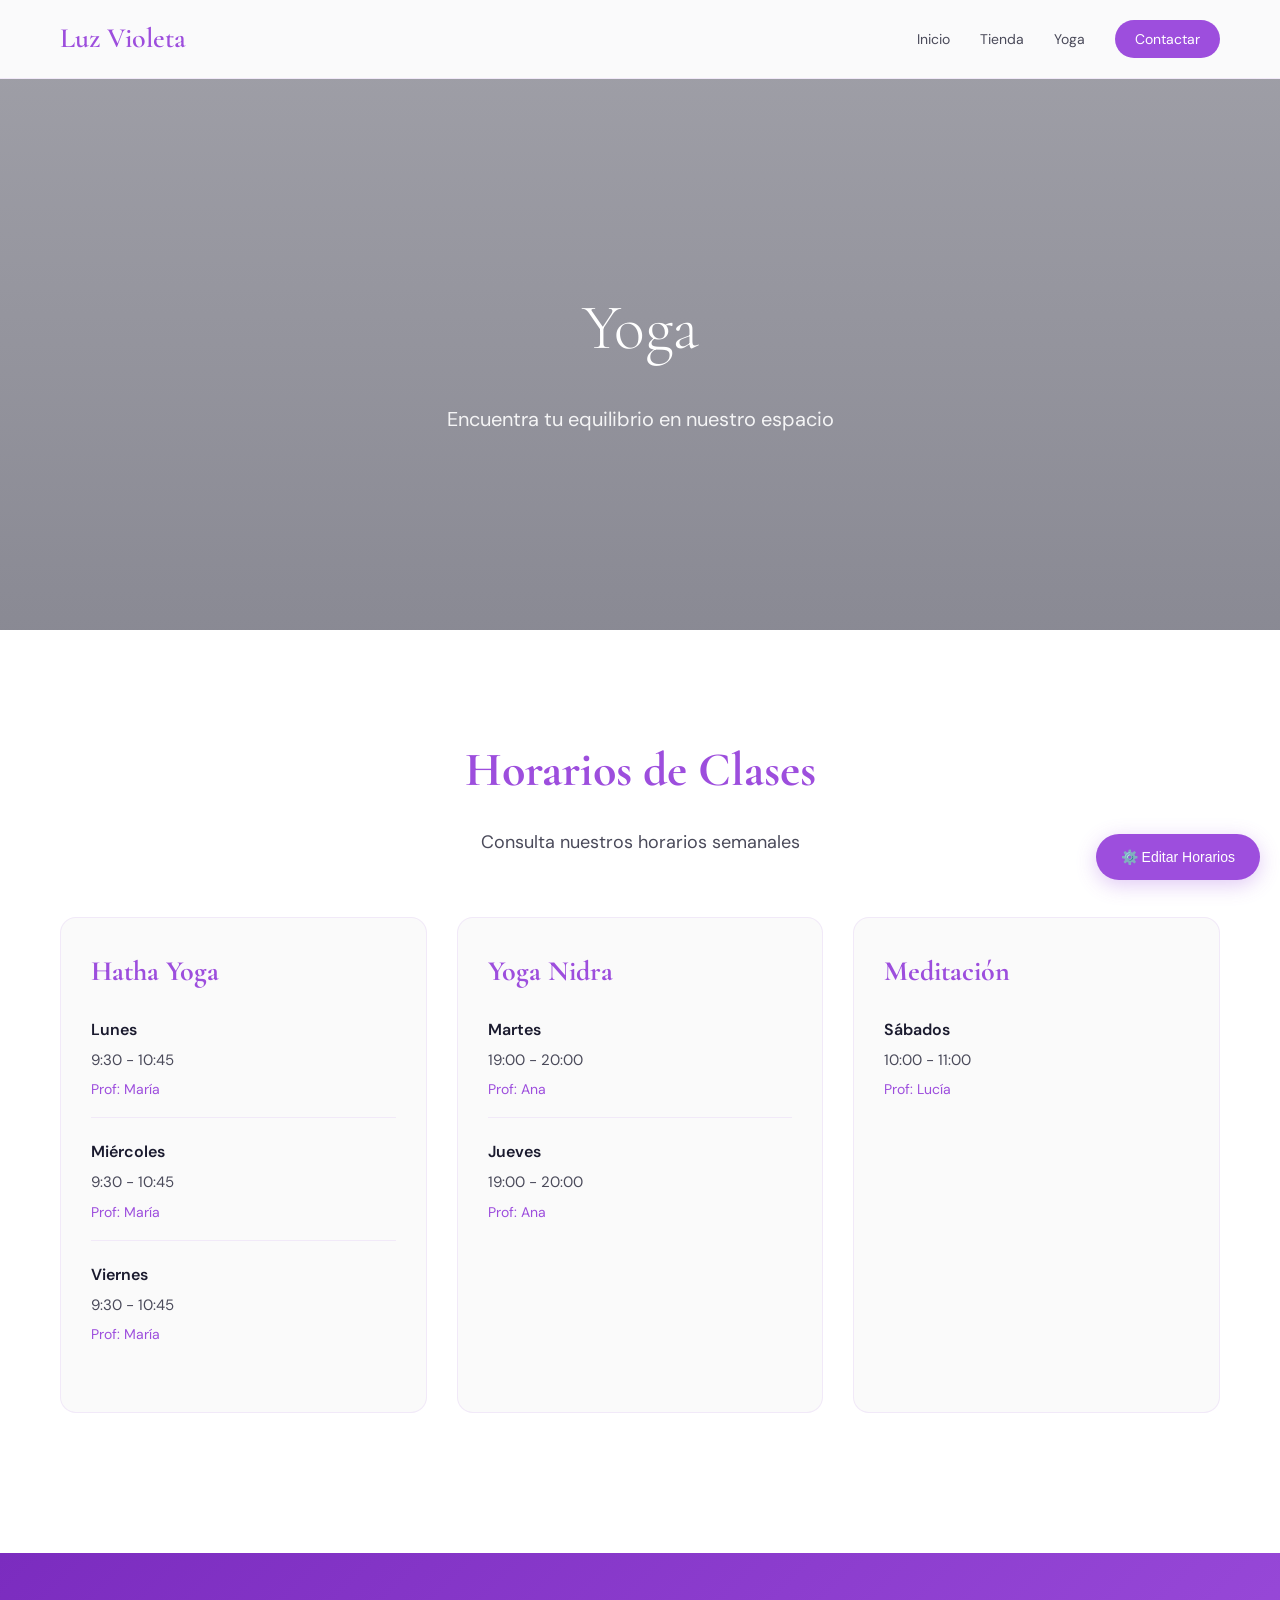
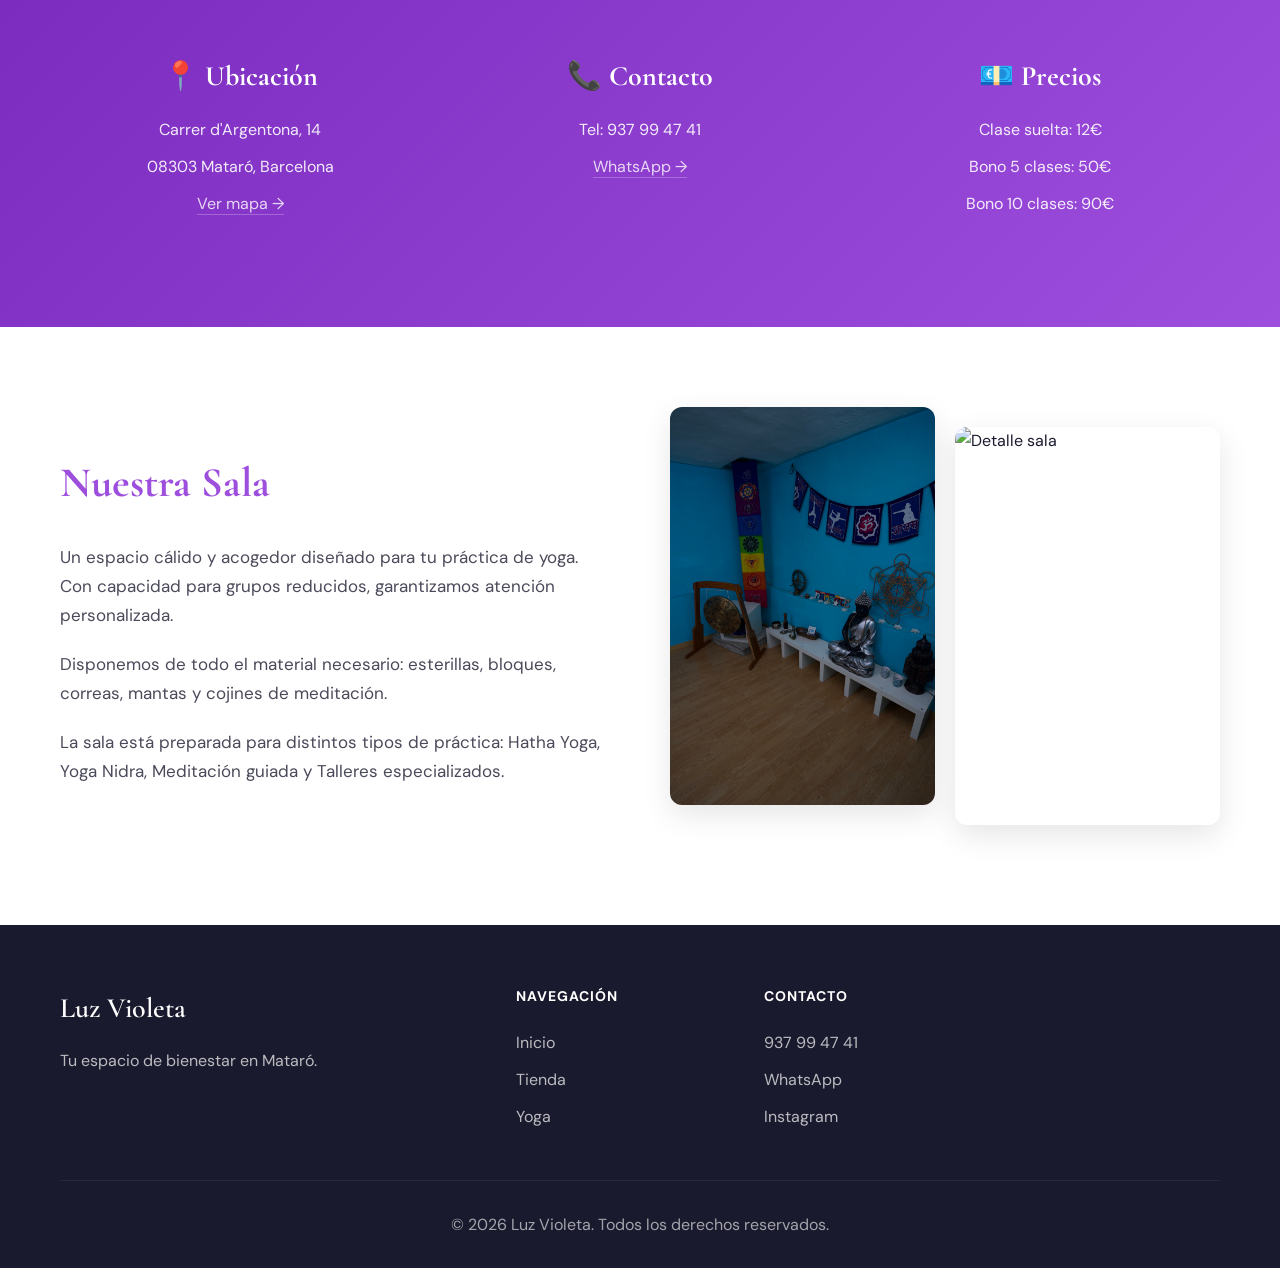
==== yoga.html @ 625dc374 "Reorganizacion: secciones por categorias, nueva pagina yoga con sistema de horarios editable" ====
<!DOCTYPE html>
<html lang="es">
<head>
    <meta charset="UTF-8">
    <meta name="viewport" content="width=device-width, initial-scale=1.0">
    <title>Yoga - Luz Violeta</title>
    <link rel="preconnect" href="https://fonts.googleapis.com">
    <link href="https://fonts.googleapis.com/css2?family=Cormorant+Garamond:wght@300;400;600&family=DM+Sans:wght@400;500&display=swap" rel="stylesheet">
    <style>
        * { margin: 0; padding: 0; box-sizing: border-box; }
        :root {
            --violeta: #9d4edd;
            --violeta-oscuro: #7b2cbf;
            --blanco: #fafafa;
            --gris: #4a4a5a;
            --negro: #1a1a2e;
        }
        body {
            font-family: 'DM Sans', sans-serif;
            background: var(--blanco);
            color: var(--negro);
            line-height: 1.7;
        }
        .container { max-width: 1200px; margin: 0 auto; padding: 0 20px; }
        
        /* Header */
        header {
            background: rgba(255,255,255,0.95);
            backdrop-filter: blur(10px);
            position: fixed;
            width: 100%;
            z-index: 1000;
            border-bottom: 1px solid rgba(157,78,221,0.1);
        }
        .navbar {
            display: flex;
            justify-content: space-between;
            align-items: center;
            padding: 15px 0;
        }
        .logo {
            font-family: 'Cormorant Garamond', serif;
            font-size: 28px;
            font-weight: 600;
            color: var(--violeta);
            text-decoration: none;
        }
        .nav-links {
            display: flex;
            list-style: none;
            gap: 30px;
        }
        .nav-links a {
            color: var(--gris);
            text-decoration: none;
            font-size: 14px;
            transition: color 0.3s;
        }
        .nav-links a:hover { color: var(--violeta); }
        .nav-links a.cta-btn {
            background: var(--violeta);
            color: white !important;
            padding: 10px 20px;
            border-radius: 25px;
        }
        
        /* Hero */
        .hero {
            height: 70vh;
            background: linear-gradient(rgba(26,26,46,0.4), rgba(26,26,46,0.5)), url('img/salayogaclose.jpg');
            background-size: cover;
            background-position: center;
            display: flex;
            align-items: center;
            justify-content: center;
            text-align: center;
            color: white;
            padding-top: 80px;
        }
        .hero h1 {
            font-family: 'Cormorant Garamond', serif;
            font-size: 64px;
            font-weight: 300;
            margin-bottom: 20px;
        }
        .hero p { font-size: 20px; opacity: 0.9; }
        
        /* Horarios Section */
        .horarios {
            padding: 100px 0;
            background: white;
        }
        .section-header {
            text-align: center;
            margin-bottom: 60px;
        }
        .section-header h2 {
            font-family: 'Cormorant Garamond', serif;
            font-size: 48px;
            color: var(--violeta);
            margin-bottom: 15px;
        }
        .section-header p { color: var(--gris); font-size: 18px; }
        
        .horario-grid {
            display: grid;
            grid-template-columns: repeat(auto-fit, minmax(300px, 1fr));
            gap: 30px;
            margin-bottom: 40px;
        }
        .horario-card {
            background: var(--blanco);
            border-radius: 16px;
            padding: 30px;
            border: 1px solid rgba(157,78,221,0.1);
            transition: transform 0.3s;
        }
        .horario-card:hover {
            transform: translateY(-5px);
            box-shadow: 0 10px 40px rgba(157,78,221,0.15);
        }
        .horario-card h3 {
            font-family: 'Cormorant Garamond', serif;
            font-size: 28px;
            color: var(--violeta);
            margin-bottom: 20px;
        }
        .horario-dia {
            margin-bottom: 20px;
            padding-bottom: 15px;
            border-bottom: 1px solid rgba(157,78,221,0.1);
        }
        .horario-dia:last-child { border-bottom: none; }
        .dia-nombre {
            font-weight: 600;
            color: var(--negro);
            margin-bottom: 5px;
        }
        .dia-hora {
            color: var(--gris);
            font-size: 15px;
        }
        .profesor {
            font-size: 14px;
            color: var(--violeta);
            margin-top: 5px;
        }
        
        /* Info Cards */
        .info-section {
            padding: 100px 0;
            background: linear-gradient(135deg, var(--violeta-oscuro), var(--violeta));
            color: white;
        }
        .info-grid {
            display: grid;
            grid-template-columns: repeat(3, 1fr);
            gap: 40px;
        }
        .info-card {
            text-align: center;
        }
        .info-card h3 {
            font-family: 'Cormorant Garamond', serif;
            font-size: 28px;
            margin-bottom: 15px;
        }
        .info-card p { opacity: 0.9; margin-bottom: 10px; }
        .info-card a {
            color: white;
            opacity: 0.8;
            text-decoration: none;
            border-bottom: 1px solid rgba(255,255,255,0.3);
            transition: opacity 0.3s;
        }
        .info-card a:hover { opacity: 1; }
        
        /* Sala */
        .sala {
            padding: 100px 0;
            background: white;
        }
        .sala-content {
            display: grid;
            grid-template-columns: 1fr 1fr;
            gap: 60px;
            align-items: center;
        }
        .sala-text h2 {
            font-family: 'Cormorant Garamond', serif;
            font-size: 42px;
            color: var(--violeta);
            margin-bottom: 25px;
        }
        .sala-text p {
            color: var(--gris);
            margin-bottom: 20px;
            font-size: 17px;
        }
        .sala-images {
            display: grid;
            grid-template-columns: 1fr 1fr;
            gap: 20px;
        }
        .sala-images img {
            width: 100%;
            border-radius: 12px;
            box-shadow: 0 10px 30px rgba(0,0,0,0.1);
        }
        .sala-images img:first-child { transform: translateY(-20px); }
        
        /* Admin Panel */
        .admin-panel {
            position: fixed;
            bottom: 20px;
            right: 20px;
            z-index: 999;
        }
        .admin-btn {
            background: var(--violeta);
            color: white;
            border: none;
            padding: 15px 25px;
            border-radius: 30px;
            cursor: pointer;
            font-size: 14px;
            box-shadow: 0 5px 20px rgba(157,78,221,0.3);
            transition: all 0.3s;
        }
        .admin-btn:hover {
            background: var(--violeta-oscuro);
            transform: scale(1.05);
        }
        .modal {
            display: none;
            position: fixed;
            top: 0;
            left: 0;
            width: 100%;
            height: 100%;
            background: rgba(0,0,0,0.8);
            z-index: 1001;
            align-items: center;
            justify-content: center;
        }
        .modal.active { display: flex; }
        .modal-content {
            background: white;
            padding: 40px;
            border-radius: 20px;
            max-width: 600px;
            width: 90%;
            max-height: 80vh;
            overflow-y: auto;
        }
        .modal-header {
            display: flex;
            justify-content: space-between;
            align-items: center;
            margin-bottom: 30px;
        }
        .modal-header h3 {
            font-family: 'Cormorant Garamond', serif;
            font-size: 28px;
            color: var(--violeta);
        }
        .close-btn {
            background: none;
            border: none;
            font-size: 28px;
            cursor: pointer;
            color: var(--gris);
        }
        .form-group {
            margin-bottom: 20px;
        }
        .form-group label {
            display: block;
            margin-bottom: 8px;
            font-weight: 500;
            color: var(--negro);
        }
        .form-group input, .form-group textarea, .form-group select {
            width: 100%;
            padding: 12px;
            border: 1px solid rgba(157,78,221,0.2);
            border-radius: 8px;
            font-size: 15px;
            font-family: inherit;
        }
        .clase-input {
            display: grid;
            grid-template-columns: 1fr 1fr 1fr auto;
            gap: 10px;
            margin-bottom: 10px;
            align-items: center;
        }
        .btn {
            background: var(--violeta);
            color: white;
            border: none;
            padding: 12px 24px;
            border-radius: 8px;
            cursor: pointer;
            font-size: 15px;
            margin-top: 10px;
        }
        .btn:hover { background: var(--violeta-oscuro); }
        .btn-secondary {
            background: var(--gris);
            margin-left: 10px;
        }
        .btn-danger {
            background: #e74c3c;
            padding: 8px 15px;
        }
        
        /* Footer */
        footer {
            background: var(--negro);
            color: white;
            padding: 60px 0 30px;
        }
        .footer-content {
            display: grid;
            grid-template-columns: 2fr 1fr 1fr 1fr;
            gap: 40px;
            margin-bottom: 40px;
        }
        .footer-brand .logo {
            color: white;
            display: inline-block;
            margin-bottom: 15px;
        }
        .footer-brand p { opacity: 0.7; }
        .footer-section h4 {
            font-size: 14px;
            text-transform: uppercase;
            letter-spacing: 1px;
            margin-bottom: 20px;
        }
        .footer-section ul { list-style: none; }
        .footer-section li { margin-bottom: 10px; }
        .footer-section a {
            color: rgba(255,255,255,0.7);
            text-decoration: none;
            transition: color 0.3s;
        }
        .footer-section a:hover { color: white; }
        .footer-bottom {
            border-top: 1px solid rgba(255,255,255,0.1);
            padding-top: 30px;
            text-align: center;
            opacity: 0.6;
        }
        
        @media (max-width: 768px) {
            .hero h1 { font-size: 42px; }
            .nav-links { display: none; }
            .info-grid { grid-template-columns: 1fr; }
            .sala-content { grid-template-columns: 1fr; }
            .footer-content { grid-template-columns: 1fr; text-align: center; }
            .clase-input { grid-template-columns: 1fr; }
        }
    </style>
</head>
<body>
    <!-- Header -->
    <header>
        <div class="container">
            <nav class="navbar">
                <a href="index.html" class="logo">Luz Violeta</a>
                <ul class="nav-links">
                    <li><a href="index.html">Inicio</a></li>
                    <li><a href="index.html#tienda">Tienda</a></li>
                    <li><a href="yoga.html">Yoga</a></li>
                    <li><a href="index.html#contacto" class="cta-btn">Contactar</a></li>
                </ul>
            </nav>
        </div>
    </header>

    <!-- Hero -->
    <section class="hero">
        <div>
            <h1>Yoga</h1>
            <p>Encuentra tu equilibrio en nuestro espacio</p>
        </div>
    </section>

    <!-- Horarios -->
    <section class="horarios" id="horarios">
        <div class="container">
            <div class="section-header">
                <h2>Horarios de Clases</h2>
                <p>Consulta nuestros horarios semanales</p>
            </div>
            <div class="horario-grid" id="horarioContainer">
                <!-- Se carga dinámicamente -->
            </div>
        </div>
    </section>

    <!-- Info -->
    <section class="info-section">
        <div class="container">
            <div class="info-grid">
                <div class="info-card">
                    <h3>📍 Ubicación</h3>
                    <p>Carrer d'Argentona, 14</p>
                    <p>08303 Mataró, Barcelona</p>
                    <a href="https://www.google.com/maps/place/Carrer+d'Argentona+14,+Matar%C3%B3" target="_blank">Ver mapa →</a>
                </div>
                <div class="info-card">
                    <h3>📞 Contacto</h3>
                    <p>Tel: 937 99 47 41</p>
                    <a href="https://wa.me/34937994741">WhatsApp →</a>
                </div>
                <div class="info-card">
                    <h3>💶 Precios</h3>
                    <p>Clase suelta: 12€</p>
                    <p>Bono 5 clases: 50€</p>
                    <p>Bono 10 clases: 90€</p>
                </div>
            </div>
        </div>
    </section>

    <!-- Sala -->
    <section class="sala">
        <div class="container">
            <div class="sala-content">
                <div class="sala-text">
                    <h2>Nuestra Sala</h2>
                    <p>Un espacio cálido y acogedor diseñado para tu práctica de yoga. Con capacidad para grupos reducidos, garantizamos atención personalizada.</p>
                    <p>Disponemos de todo el material necesario: esterillas, bloques, correas, mantas y cojines de meditación.</p>
                    <p>La sala está preparada para distintos tipos de práctica: Hatha Yoga, Yoga Nidra, Meditación guiada y Talleres especializados.</p>
                </div>
                <div class="sala-images">
                    <img src="img/salayoga.jpg" alt="Sala de yoga">
                    <img src="img/salayogaclose.jpg" alt="Detalle sala">
                </div>
            </div>
        </div>
    </section>

    <!-- Footer -->
    <footer>
        <div class="container">
            <div class="footer-content">
                <div class="footer-brand">
                    <a href="index.html" class="logo">Luz Violeta</a>
                    <p>Tu espacio de bienestar en Mataró.</p>
                </div>
                <div class="footer-section">
                    <h4>Navegación</h4>
                    <ul>
                        <li><a href="index.html">Inicio</a></li>
                        <li><a href="index.html#tienda">Tienda</a></li>
                        <li><a href="yoga.html">Yoga</a></li>
                    </ul>
                </div>
                <div class="footer-section">
                    <h4>Contacto</h4>
                    <ul>
                        <li><a href="tel:937994741">937 99 47 41</a></li>
                        <li><a href="https://wa.me/34937994741">WhatsApp</a></li>
                        <li><a href="https://instagram.com/luzvioleta.es">Instagram</a></li>
                    </ul>
                </div>
            </div>
            <div class="footer-bottom">
                <p>© 2026 Luz Violeta. Todos los derechos reservados.</p>
            </div>
        </div>
    </footer>

    <!-- Admin Panel -->
    <div class="admin-panel">
        <button class="admin-btn" onclick="openAdmin()">⚙️ Editar Horarios</button>
    </div>

    <!-- Modal Admin -->
    <div class="modal" id="adminModal">
        <div class="modal-content">
            <div class="modal-header">
                <h3>Panel de Administración</h3>
                <button class="close-btn" onclick="closeAdmin()">×</button>
            </div>
            <div id="adminForm">
                <p>Contraseña: <input type="password" id="adminPass" placeholder="••••"></p>
                <button class="btn" onclick="checkPass()">Acceder</button>
            </div>
            <div id="adminContent" style="display:none;">
                <h4>Editar Horarios</h4>
                <div id="clasesEdit"></div>
                <button class="btn" onclick="addClase()">+ Añadir Clase</button>
                <button class="btn btn-secondary" onclick="saveHorarios()">💾 Guardar</button>
                <button class="btn btn-secondary" onclick="exportData()">📤 Exportar</button>
                <input type="file" id="importFile" style="display:none" onchange="importData(event)">
                <button class="btn btn-secondary" onclick="document.getElementById('importFile').click()">📥 Importar</button>
            </div>
        </div>
    </div>

    <script>
        // Datos por defecto
        const defaultHorarios = [
            {
                nombre: "Hatha Yoga",
                horarios: [
                    { dia: "Lunes", hora: "9:30 - 10:45", profesor: "María" },
                    { dia: "Miércoles", hora: "9:30 - 10:45", profesor: "María" },
                    { dia: "Viernes", hora: "9:30 - 10:45", profesor: "María" }
                ]
            },
            {
                nombre: "Yoga Nidra",
                horarios: [
                    { dia: "Martes", hora: "19:00 - 20:00", profesor: "Ana" },
                    { dia: "Jueves", hora: "19:00 - 20:00", profesor: "Ana" }
                ]
            },
            {
                nombre: "Meditación",
                horarios: [
                    { dia: "Sábados", hora: "10:00 - 11:00", profesor: "Lucía" }
                ]
            }
        ];

        // Cargar horarios
        let horarios = JSON.parse(localStorage.getItem('luzvioleta-horarios')) || defaultHorarios;

        function renderHorarios() {
            const container = document.getElementById('horarioContainer');
            container.innerHTML = horarios.map(clase => `
                <div class="horario-card">
                    <h3>${clase.nombre}</h3>
                    ${clase.horarios.map(h => `
                        <div class="horario-dia">
                            <div class="dia-nombre">${h.dia}</div>
                            <div class="dia-hora">${h.hora}</div>
                            ${h.profesor ? `<div class="profesor">Prof: ${h.profesor}</div>` : ''}
                        </div>
                    `).join('')}
                </div>
            `).join('');
        }

        function openAdmin() {
            document.getElementById('adminModal').classList.add('active');
        }

        function closeAdmin() {
            document.getElementById('adminModal').classList.remove('active');
            document.getElementById('adminForm').style.display = 'block';
            document.getElementById('adminContent').style.display = 'none';
            document.getElementById('adminPass').value = '';
        }

        function checkPass() {
            const pass = document.getElementById('adminPass').value;
            if (pass === 'luz2026') {
                document.getElementById('adminForm').style.display = 'none';
                document.getElementById('adminContent').style.display = 'block';
                renderAdmin();
            } else {
                alert('Contraseña incorrecta');
            }
        }

        function renderAdmin() {
            const container = document.getElementById('clasesEdit');
            container.innerHTML = horarios.map((clase, cIndex) => `
                <div style="margin-bottom:30px;padding:20px;background:#f5f5f5;border-radius:10px;">
                    <div class="form-group">
                        <label>Nombre de la clase:</label>
                        <input type="text" value="${clase.nombre}" onchange="horarios[${cIndex}].nombre=this.value">
                    </div>
                    ${clase.horarios.map((h, hIndex) => `
                        <div class="clase-input">
                            <input type="text" value="${h.dia}" placeholder="Día" onchange="horarios[${cIndex}].horarios[${hIndex}].dia=this.value">
                            <input type="text" value="${h.hora}" placeholder="Hora" onchange="horarios[${cIndex}].horarios[${hIndex}].hora=this.value">
                            <input type="text" value="${h.profesor || ''}" placeholder="Profesor" onchange="horarios[${cIndex}].horarios[${hIndex}].profesor=this.value">
                            <button class="btn btn-danger" onclick="deleteHorario(${cIndex},${hIndex})">×</button>
                        </div>
                    `).join('')}
                    <button class="btn" style="padding:8px 15px;font-size:13px;" onclick="addHorario(${cIndex})">+ Añadir horario</button>
                    <button class="btn btn-danger" style="margin-left:10px;padding:8px 15px;font-size:13px;" onclick="deleteClase(${cIndex})">Eliminar clase</button>
                </div>
            `).join('');
        }

        function addClase() {
            horarios.push({ nombre: "Nueva Clase", horarios: [] });
            renderAdmin();
        }

        function addHorario(cIndex) {
            horarios[cIndex].horarios.push({ dia: "Nuevo día", hora: "Hora", profesor: "" });
            renderAdmin();
        }

        function deleteHorario(cIndex, hIndex) {
            horarios[cIndex].horarios.splice(hIndex, 1);
            renderAdmin();
        }

        function deleteClase(cIndex) {
            horarios.splice(cIndex, 1);
            renderAdmin();
        }

        function saveHorarios() {
            localStorage.setItem('luzvioleta-horarios', JSON.stringify(horarios));
            renderHorarios();
            alert('Horarios guardados');
            closeAdmin();
        }

        function exportData() {
            const data = JSON.stringify(horarios, null, 2);
            const blob = new Blob([data], { type: 'application/json' });
            const url = URL.createObjectURL(blob);
            const a = document.createElement('a');
            a.href = url;
            a.download = 'luzvioleta-horarios.json';
            a.click();
            URL.revokeObjectURL(url);
        }

        function importData(event) {
            const file = event.target.files[0];
            if (file) {
                const reader = new FileReader();
                reader.onload = function(e) {
                    try {
                        horarios = JSON.parse(e.target.result);
                        localStorage.setItem('luzvioleta-horarios', JSON.stringify(horarios));
                        renderHorarios();
                        renderAdmin();
                        alert('Horarios importados correctamente');
                    } catch (err) {
                        alert('Error al importar: ' + err.message);
                    }
                };
                reader.readAsText(file);
            }
        }

        // Inicializar
        renderHorarios();
    </script>
</body>
</html>
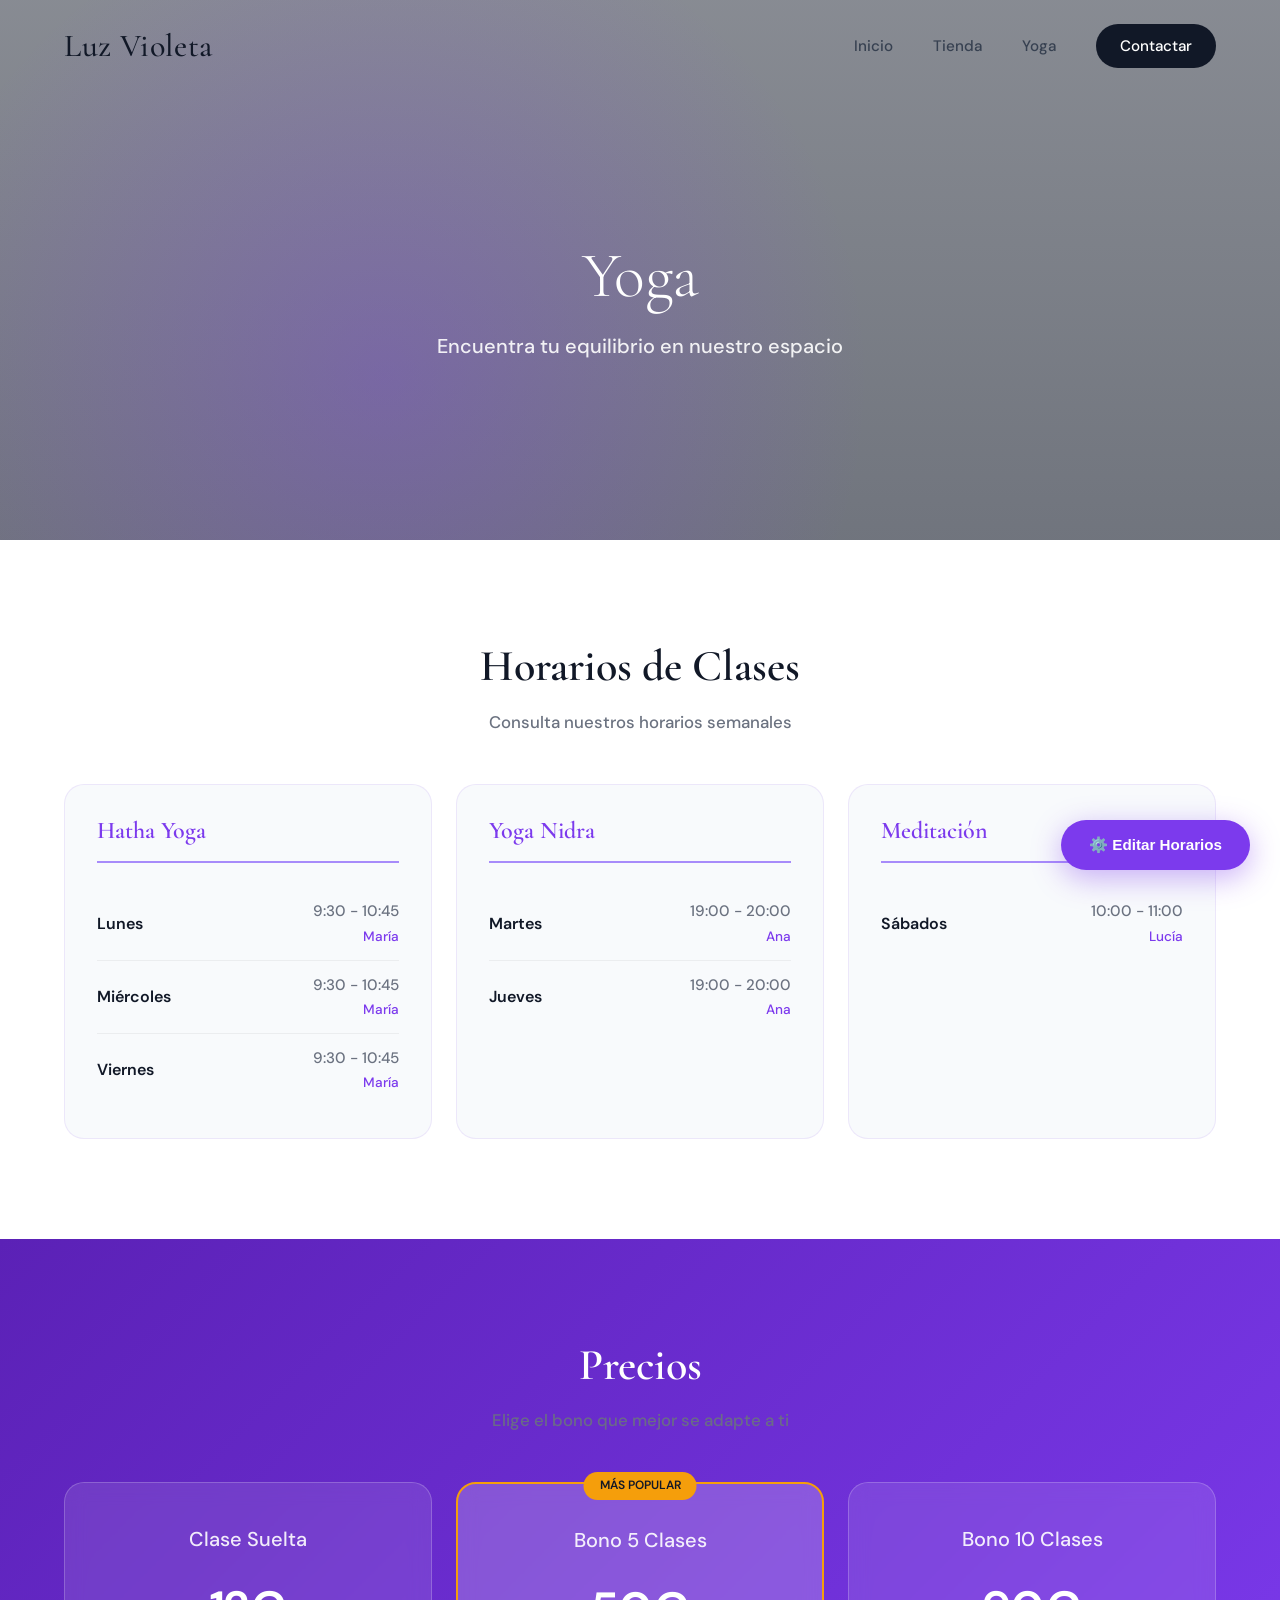
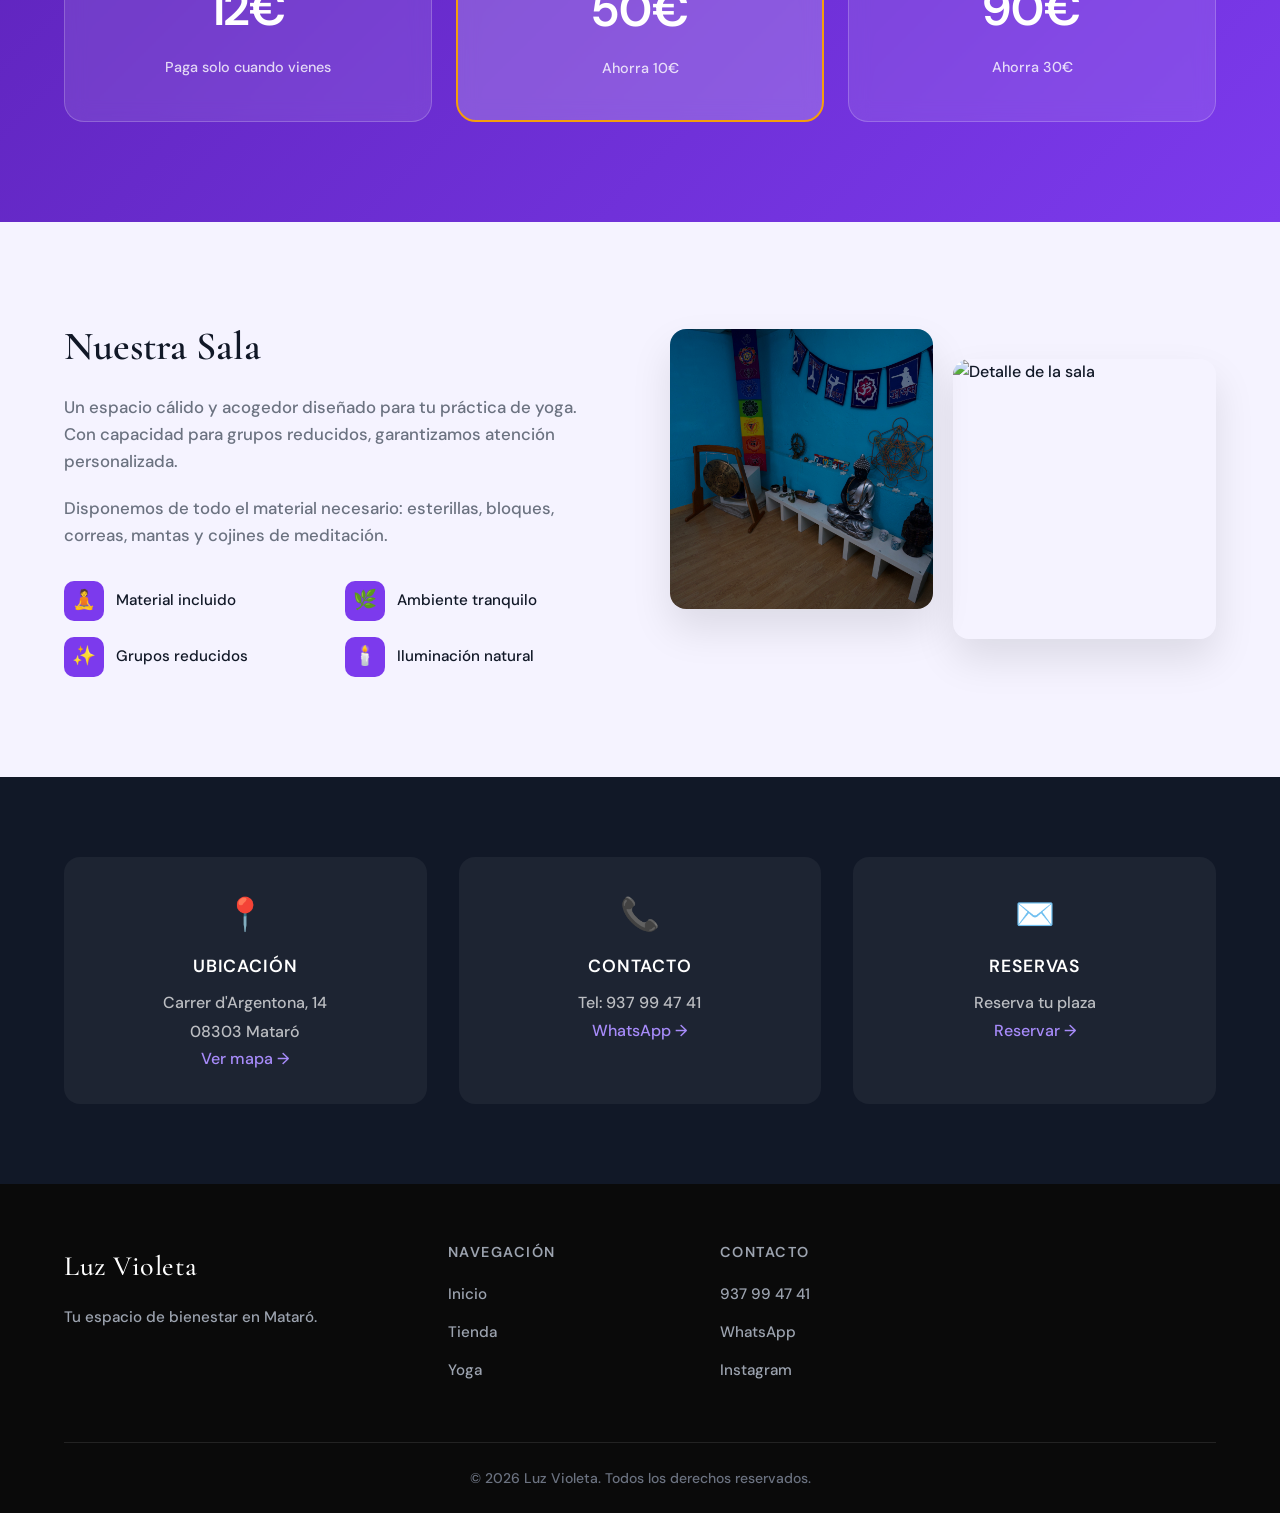
==== commit a46f4921: "Arreglos: yoga.html con mismo estilo que index, mejoras en grid de productos" ====
--- a/yoga.html
+++ b/yoga.html
@@ -4,234 +4,291 @@
     <meta charset="UTF-8">
     <meta name="viewport" content="width=device-width, initial-scale=1.0">
     <title>Yoga - Luz Violeta</title>
+    <meta name="description" content="Clases de Yoga en Mataró. Hatha Yoga, Yoga Nidra, Meditación y más en Luz Violeta.">
+    
+    <link rel="icon" href="data:image/svg+xml,<svg xmlns='http://www.w3.org/2000/svg' viewBox='0 0 100 100'><text y='.9em' font-size='90'>🧘</text></svg>">
     <link rel="preconnect" href="https://fonts.googleapis.com">
-    <link href="https://fonts.googleapis.com/css2?family=Cormorant+Garamond:wght@300;400;600&family=DM+Sans:wght@400;500&display=swap" rel="stylesheet">
+    <link rel="preconnect" href="https://fonts.gstatic.com" crossorigin>
+    <link href="https://fonts.googleapis.com/css2?family=Cormorant+Garamond:wght@300;400;500;600&family=DM+Sans:wght@400;500;600&display=swap" rel="stylesheet">
+    <link rel="stylesheet" href="css/style.css">
     <style>
-        * { margin: 0; padding: 0; box-sizing: border-box; }
-        :root {
-            --violeta: #9d4edd;
-            --violeta-oscuro: #7b2cbf;
-            --blanco: #fafafa;
-            --gris: #4a4a5a;
-            --negro: #1a1a2e;
-        }
-        body {
-            font-family: 'DM Sans', sans-serif;
-            background: var(--blanco);
-            color: var(--negro);
-            line-height: 1.7;
-        }
-        .container { max-width: 1200px; margin: 0 auto; padding: 0 20px; }
-        
-        /* Header */
-        header {
-            background: rgba(255,255,255,0.95);
-            backdrop-filter: blur(10px);
-            position: fixed;
-            width: 100%;
-            z-index: 1000;
-            border-bottom: 1px solid rgba(157,78,221,0.1);
-        }
-        .navbar {
-            display: flex;
-            justify-content: space-between;
-            align-items: center;
-            padding: 15px 0;
-        }
-        .logo {
-            font-family: 'Cormorant Garamond', serif;
-            font-size: 28px;
-            font-weight: 600;
-            color: var(--violeta);
-            text-decoration: none;
-        }
-        .nav-links {
-            display: flex;
-            list-style: none;
-            gap: 30px;
-        }
-        .nav-links a {
-            color: var(--gris);
-            text-decoration: none;
-            font-size: 14px;
-            transition: color 0.3s;
-        }
-        .nav-links a:hover { color: var(--violeta); }
-        .nav-links a.cta-btn {
-            background: var(--violeta);
-            color: white !important;
-            padding: 10px 20px;
-            border-radius: 25px;
-        }
-        
-        /* Hero */
-        .hero {
-            height: 70vh;
-            background: linear-gradient(rgba(26,26,46,0.4), rgba(26,26,46,0.5)), url('img/salayogaclose.jpg');
-            background-size: cover;
-            background-position: center;
+        /* Estilos específicos de la página yoga */
+        .page-hero {
+            min-height: 60vh;
             display: flex;
             align-items: center;
             justify-content: center;
             text-align: center;
+            background: linear-gradient(rgba(17, 24, 39, 0.5), rgba(17, 24, 39, 0.6)), url('img/salayogaclose.jpg');
+            background-size: cover;
+            background-position: center;
             color: white;
-            padding-top: 80px;
-        }
-        .hero h1 {
-            font-family: 'Cormorant Garamond', serif;
-            font-size: 64px;
+            padding: 140px 24px 80px;
+            position: relative;
+        }
+        
+        .page-hero::before {
+            content: '';
+            position: absolute;
+            top: 0;
+            left: 0;
+            right: 0;
+            bottom: 0;
+            background: radial-gradient(circle at 30% 70%, rgba(124, 58, 237, 0.3) 0%, transparent 50%);
+        }
+        
+        .page-hero-content {
+            position: relative;
+            z-index: 1;
+        }
+        
+        .page-hero h1 {
+            font-size: clamp(2.5rem, 6vw, 4rem);
             font-weight: 300;
-            margin-bottom: 20px;
-        }
-        .hero p { font-size: 20px; opacity: 0.9; }
-        
-        /* Horarios Section */
-        .horarios {
+            margin-bottom: 16px;
+        }
+        
+        .page-hero p {
+            font-size: 1.25rem;
+            opacity: 0.9;
+        }
+        
+        /* Horarios */
+        .horarios-section {
             padding: 100px 0;
-            background: white;
-        }
-        .section-header {
-            text-align: center;
-            margin-bottom: 60px;
-        }
-        .section-header h2 {
-            font-family: 'Cormorant Garamond', serif;
-            font-size: 48px;
-            color: var(--violeta);
-            margin-bottom: 15px;
-        }
-        .section-header p { color: var(--gris); font-size: 18px; }
-        
-        .horario-grid {
+            background: var(--white);
+        }
+        
+        .horarios-grid {
             display: grid;
-            grid-template-columns: repeat(auto-fit, minmax(300px, 1fr));
-            gap: 30px;
-            margin-bottom: 40px;
-        }
+            grid-template-columns: repeat(auto-fit, minmax(320px, 1fr));
+            gap: 24px;
+        }
+        
         .horario-card {
-            background: var(--blanco);
-            border-radius: 16px;
-            padding: 30px;
-            border: 1px solid rgba(157,78,221,0.1);
-            transition: transform 0.3s;
-        }
+            background: var(--light);
+            border-radius: 20px;
+            padding: 32px;
+            border: 1px solid rgba(124, 58, 237, 0.1);
+            transition: var(--transition);
+        }
+        
         .horario-card:hover {
-            transform: translateY(-5px);
-            box-shadow: 0 10px 40px rgba(157,78,221,0.15);
-        }
+            transform: translateY(-8px);
+            box-shadow: var(--shadow-lg);
+        }
+        
         .horario-card h3 {
-            font-family: 'Cormorant Garamond', serif;
-            font-size: 28px;
-            color: var(--violeta);
-            margin-bottom: 20px;
-        }
+            font-size: 1.5rem;
+            color: var(--primary);
+            margin-bottom: 24px;
+            padding-bottom: 16px;
+            border-bottom: 2px solid var(--primary-light);
+        }
+        
+        .horario-item {
+            display: flex;
+            justify-content: space-between;
+            align-items: center;
+            padding: 12px 0;
+            border-bottom: 1px solid rgba(0,0,0,0.05);
+        }
+        
+        .horario-item:last-child {
+            border-bottom: none;
+        }
+        
         .horario-dia {
-            margin-bottom: 20px;
-            padding-bottom: 15px;
-            border-bottom: 1px solid rgba(157,78,221,0.1);
-        }
-        .horario-dia:last-child { border-bottom: none; }
-        .dia-nombre {
             font-weight: 600;
-            color: var(--negro);
-            margin-bottom: 5px;
-        }
-        .dia-hora {
-            color: var(--gris);
-            font-size: 15px;
-        }
-        .profesor {
-            font-size: 14px;
-            color: var(--violeta);
-            margin-top: 5px;
-        }
-        
-        /* Info Cards */
-        .info-section {
+            color: var(--dark);
+        }
+        
+        .horario-info {
+            text-align: right;
+        }
+        
+        .horario-hora {
+            color: var(--gray);
+            font-size: 0.95rem;
+        }
+        
+        .horario-profesor {
+            font-size: 0.85rem;
+            color: var(--primary);
+            margin-top: 2px;
+        }
+        
+        /* Precios Section */
+        .precios-section {
             padding: 100px 0;
-            background: linear-gradient(135deg, var(--violeta-oscuro), var(--violeta));
+            background: linear-gradient(135deg, var(--primary-dark), var(--primary));
             color: white;
         }
-        .info-grid {
+        
+        .precios-grid {
             display: grid;
             grid-template-columns: repeat(3, 1fr);
-            gap: 40px;
-        }
-        .info-card {
+            gap: 24px;
+        }
+        
+        .precio-card {
+            background: rgba(255,255,255,0.1);
+            backdrop-filter: blur(10px);
+            border-radius: 20px;
+            padding: 40px 32px;
             text-align: center;
-        }
-        .info-card h3 {
-            font-family: 'Cormorant Garamond', serif;
-            font-size: 28px;
-            margin-bottom: 15px;
-        }
-        .info-card p { opacity: 0.9; margin-bottom: 10px; }
-        .info-card a {
-            color: white;
+            border: 1px solid rgba(255,255,255,0.2);
+            transition: var(--transition);
+        }
+        
+        .precio-card:hover {
+            background: rgba(255,255,255,0.15);
+            transform: translateY(-8px);
+        }
+        
+        .precio-card.destacado {
+            background: rgba(255,255,255,0.2);
+            border: 2px solid var(--accent);
+            position: relative;
+        }
+        
+        .precio-card.destacado::before {
+            content: 'Más popular';
+            position: absolute;
+            top: -12px;
+            left: 50%;
+            transform: translateX(-50%);
+            background: var(--accent);
+            color: var(--dark);
+            padding: 4px 16px;
+            border-radius: 20px;
+            font-size: 0.75rem;
+            font-weight: 600;
+            text-transform: uppercase;
+        }
+        
+        .precio-titulo {
+            font-size: 1.25rem;
+            margin-bottom: 16px;
+            opacity: 0.9;
+        }
+        
+        .precio-valor {
+            font-size: 3rem;
+            font-weight: 600;
+            margin-bottom: 8px;
+        }
+        
+        .precio-valor span {
+            font-size: 1rem;
+            opacity: 0.7;
+        }
+        
+        .precio-desc {
+            font-size: 0.9rem;
             opacity: 0.8;
-            text-decoration: none;
-            border-bottom: 1px solid rgba(255,255,255,0.3);
-            transition: opacity 0.3s;
-        }
-        .info-card a:hover { opacity: 1; }
-        
-        /* Sala */
-        .sala {
+        }
+        
+        /* Sala Section */
+        .sala-section {
             padding: 100px 0;
-            background: white;
-        }
+            background: var(--light-purple);
+        }
+        
         .sala-content {
             display: grid;
             grid-template-columns: 1fr 1fr;
             gap: 60px;
             align-items: center;
         }
+        
         .sala-text h2 {
-            font-family: 'Cormorant Garamond', serif;
-            font-size: 42px;
-            color: var(--violeta);
-            margin-bottom: 25px;
-        }
+            font-size: 2.5rem;
+            margin-bottom: 24px;
+        }
+        
         .sala-text p {
-            color: var(--gris);
+            color: var(--gray);
             margin-bottom: 20px;
-            font-size: 17px;
-        }
+            font-size: 1.05rem;
+        }
+        
+        .sala-features {
+            display: grid;
+            grid-template-columns: 1fr 1fr;
+            gap: 16px;
+            margin-top: 32px;
+        }
+        
+        .sala-feature {
+            display: flex;
+            align-items: center;
+            gap: 12px;
+            font-size: 0.95rem;
+        }
+        
+        .sala-feature-icon {
+            width: 40px;
+            height: 40px;
+            background: var(--primary);
+            border-radius: 10px;
+            display: flex;
+            align-items: center;
+            justify-content: center;
+            color: white;
+            font-size: 1.2rem;
+        }
+        
         .sala-images {
             display: grid;
             grid-template-columns: 1fr 1fr;
             gap: 20px;
         }
+        
         .sala-images img {
             width: 100%;
-            border-radius: 12px;
-            box-shadow: 0 10px 30px rgba(0,0,0,0.1);
-        }
-        .sala-images img:first-child { transform: translateY(-20px); }
+            height: 280px;
+            object-fit: cover;
+            border-radius: 16px;
+            box-shadow: var(--shadow-lg);
+        }
+        
+        .sala-images img:first-child {
+            transform: translateY(-30px);
+        }
         
         /* Admin Panel */
         .admin-panel {
             position: fixed;
-            bottom: 20px;
-            right: 20px;
+            bottom: 30px;
+            right: 30px;
             z-index: 999;
         }
+        
         .admin-btn {
-            background: var(--violeta);
+            background: var(--primary);
             color: white;
             border: none;
-            padding: 15px 25px;
-            border-radius: 30px;
+            padding: 16px 28px;
+            border-radius: 50px;
             cursor: pointer;
-            font-size: 14px;
-            box-shadow: 0 5px 20px rgba(157,78,221,0.3);
-            transition: all 0.3s;
-        }
+            font-size: 0.95rem;
+            font-weight: 600;
+            box-shadow: 0 8px 30px rgba(124, 58, 237, 0.4);
+            transition: var(--transition);
+            display: flex;
+            align-items: center;
+            gap: 8px;
+        }
+        
         .admin-btn:hover {
-            background: var(--violeta-oscuro);
-            transform: scale(1.05);
-        }
-        .modal {
+            background: var(--primary-dark);
+            transform: translateY(-3px);
+            box-shadow: 0 12px 40px rgba(124, 58, 237, 0.5);
+        }
+        
+        /* Modal */
+        .modal-overlay {
             display: none;
             position: fixed;
             top: 0;
@@ -242,125 +299,165 @@
             z-index: 1001;
             align-items: center;
             justify-content: center;
-        }
-        .modal.active { display: flex; }
+            padding: 20px;
+        }
+        
+        .modal-overlay.active {
+            display: flex;
+        }
+        
         .modal-content {
             background: white;
-            padding: 40px;
-            border-radius: 20px;
-            max-width: 600px;
-            width: 90%;
-            max-height: 80vh;
+            border-radius: 24px;
+            max-width: 700px;
+            width: 100%;
+            max-height: 90vh;
             overflow-y: auto;
-        }
+            animation: modalSlide 0.3s ease;
+        }
+        
+        @keyframes modalSlide {
+            from {
+                opacity: 0;
+                transform: translateY(20px);
+            }
+            to {
+                opacity: 1;
+                transform: translateY(0);
+            }
+        }
+        
         .modal-header {
             display: flex;
             justify-content: space-between;
             align-items: center;
-            margin-bottom: 30px;
-        }
+            padding: 24px 32px;
+            border-bottom: 1px solid rgba(0,0,0,0.05);
+        }
+        
         .modal-header h3 {
-            font-family: 'Cormorant Garamond', serif;
-            font-size: 28px;
-            color: var(--violeta);
-        }
-        .close-btn {
+            font-size: 1.5rem;
+            color: var(--dark);
+        }
+        
+        .modal-close {
             background: none;
             border: none;
-            font-size: 28px;
+            font-size: 1.75rem;
             cursor: pointer;
-            color: var(--gris);
-        }
+            color: var(--gray);
+            width: 40px;
+            height: 40px;
+            border-radius: 50%;
+            display: flex;
+            align-items: center;
+            justify-content: center;
+            transition: var(--transition);
+        }
+        
+        .modal-close:hover {
+            background: var(--light);
+            color: var(--dark);
+        }
+        
+        .modal-body {
+            padding: 32px;
+        }
+        
         .form-group {
             margin-bottom: 20px;
         }
+        
         .form-group label {
             display: block;
             margin-bottom: 8px;
             font-weight: 500;
-            color: var(--negro);
-        }
-        .form-group input, .form-group textarea, .form-group select {
+            color: var(--dark);
+        }
+        
+        .form-group input {
             width: 100%;
-            padding: 12px;
-            border: 1px solid rgba(157,78,221,0.2);
-            border-radius: 8px;
-            font-size: 15px;
+            padding: 12px 16px;
+            border: 2px solid rgba(124, 58, 237, 0.1);
+            border-radius: 12px;
+            font-size: 1rem;
             font-family: inherit;
-        }
-        .clase-input {
+            transition: var(--transition);
+        }
+        
+        .form-group input:focus {
+            outline: none;
+            border-color: var(--primary);
+        }
+        
+        .clase-editor {
+            background: var(--light);
+            border-radius: 16px;
+            padding: 24px;
+            margin-bottom: 20px;
+        }
+        
+        .clase-editor h4 {
+            margin-bottom: 16px;
+            color: var(--primary);
+        }
+        
+        .horario-editor {
             display: grid;
             grid-template-columns: 1fr 1fr 1fr auto;
             gap: 10px;
             margin-bottom: 10px;
-            align-items: center;
-        }
-        .btn {
-            background: var(--violeta);
-            color: white;
-            border: none;
-            padding: 12px 24px;
-            border-radius: 8px;
-            cursor: pointer;
-            font-size: 15px;
-            margin-top: 10px;
-        }
-        .btn:hover { background: var(--violeta-oscuro); }
+        }
+        
+        .btn-small {
+            padding: 8px 16px;
+            font-size: 0.85rem;
+        }
+        
+        .btn-danger {
+            background: #ef4444;
+        }
+        
+        .btn-danger:hover {
+            background: #dc2626;
+        }
+        
         .btn-secondary {
-            background: var(--gris);
-            margin-left: 10px;
-        }
-        .btn-danger {
-            background: #e74c3c;
-            padding: 8px 15px;
-        }
-        
-        /* Footer */
-        footer {
-            background: var(--negro);
-            color: white;
-            padding: 60px 0 30px;
-        }
-        .footer-content {
-            display: grid;
-            grid-template-columns: 2fr 1fr 1fr 1fr;
-            gap: 40px;
-            margin-bottom: 40px;
-        }
-        .footer-brand .logo {
-            color: white;
-            display: inline-block;
-            margin-bottom: 15px;
-        }
-        .footer-brand p { opacity: 0.7; }
-        .footer-section h4 {
-            font-size: 14px;
-            text-transform: uppercase;
-            letter-spacing: 1px;
-            margin-bottom: 20px;
-        }
-        .footer-section ul { list-style: none; }
-        .footer-section li { margin-bottom: 10px; }
-        .footer-section a {
-            color: rgba(255,255,255,0.7);
-            text-decoration: none;
-            transition: color 0.3s;
-        }
-        .footer-section a:hover { color: white; }
-        .footer-bottom {
-            border-top: 1px solid rgba(255,255,255,0.1);
-            padding-top: 30px;
-            text-align: center;
-            opacity: 0.6;
+            background: var(--gray);
+        }
+        
+        .btn-secondary:hover {
+            background: var(--gray-dark);
+        }
+        
+        /* Responsive */
+        @media (max-width: 1024px) {
+            .sala-content {
+                grid-template-columns: 1fr;
+                gap: 40px;
+            }
+            
+            .sala-images {
+                order: -1;
+            }
+            
+            .sala-images img:first-child {
+                transform: none;
+            }
+            
+            .precios-grid {
+                grid-template-columns: 1fr;
+            }
         }
         
         @media (max-width: 768px) {
-            .hero h1 { font-size: 42px; }
-            .nav-links { display: none; }
-            .info-grid { grid-template-columns: 1fr; }
-            .sala-content { grid-template-columns: 1fr; }
-            .footer-content { grid-template-columns: 1fr; text-align: center; }
-            .clase-input { grid-template-columns: 1fr; }
+            .horario-editor {
+                grid-template-columns: 1fr;
+            }
+            
+            .sala-features {
+                grid-template-columns: 1fr;
+            }
         }
     </style>
 </head>
@@ -376,69 +473,117 @@
                     <li><a href="yoga.html">Yoga</a></li>
                     <li><a href="index.html#contacto" class="cta-btn">Contactar</a></li>
                 </ul>
+                <div class="menu-toggle">☰</div>
             </nav>
         </div>
     </header>
 
     <!-- Hero -->
-    <section class="hero">
-        <div>
+    <section class="page-hero">
+        <div class="page-hero-content">
             <h1>Yoga</h1>
             <p>Encuentra tu equilibrio en nuestro espacio</p>
         </div>
     </section>
 
     <!-- Horarios -->
-    <section class="horarios" id="horarios">
+    <section class="horarios-section" id="horarios">
         <div class="container">
-            <div class="section-header">
+            <div class="section-header fade-in">
                 <h2>Horarios de Clases</h2>
                 <p>Consulta nuestros horarios semanales</p>
             </div>
-            <div class="horario-grid" id="horarioContainer">
+            <div class="horarios-grid" id="horariosContainer">
                 <!-- Se carga dinámicamente -->
             </div>
         </div>
     </section>
 
-    <!-- Info -->
-    <section class="info-section">
+    <!-- Precios -->
+    <section class="precios-section">
+        <div class="container">
+            <div class="section-header fade-in" style="color: white;">
+                <h2 style="color: white;">Precios</h2>
+                <p style="opacity: 0.9;">Elige el bono que mejor se adapte a ti</p>
+            </div>
+            <div class="precios-grid fade-in">
+                <div class="precio-card">
+                    <div class="precio-titulo">Clase Suelta</div>
+                    <div class="precio-valor">12€</div>
+                    <div class="precio-desc">Paga solo cuando vienes</div>
+                </div>
+                <div class="precio-card destacado">
+                    <div class="precio-titulo">Bono 5 Clases</div>
+                    <div class="precio-valor">50€</div>
+                    <div class="precio-desc">Ahorra 10€</div>
+                </div>
+                <div class="precio-card">
+                    <div class="precio-titulo">Bono 10 Clases</div>
+                    <div class="precio-valor">90€</div>
+                    <div class="precio-desc">Ahorra 30€</div>
+                </div>
+            </div>
+        </div>
+    </section>
+
+    <!-- Sala -->
+    <section class="sala-section">
+        <div class="container">
+            <div class="sala-content">
+                <div class="sala-text fade-in">
+                    <h2>Nuestra Sala</h2>
+                    <p>Un espacio cálido y acogedor diseñado para tu práctica de yoga. Con capacidad para grupos reducidos, garantizamos atención personalizada.</p>
+                    <p>Disponemos de todo el material necesario: esterillas, bloques, correas, mantas y cojines de meditación.</p>
+                    
+                    <div class="sala-features">
+                        <div class="sala-feature">
+                            <div class="sala-feature-icon">🧘</div>
+                            <span>Material incluido</span>
+                        </div>
+                        <div class="sala-feature">
+                            <div class="sala-feature-icon">🌿</div>
+                            <span>Ambiente tranquilo</span>
+                        </div>
+                        <div class="sala-feature">
+                            <div class="sala-feature-icon">✨</div>
+                            <span>Grupos reducidos</span>
+                        </div>
+                        <div class="sala-feature">
+                            <div class="sala-feature-icon">🕯️</div>
+                            <span>Iluminación natural</span>
+                        </div>
+                    </div>
+                </div>
+                <div class="sala-images fade-in">
+                    <img src="img/salayoga.jpg" alt="Sala de yoga">
+                    <img src="img/salayogaclose.jpg" alt="Detalle de la sala">
+                </div>
+            </div>
+        </div>
+    </section>
+
+    <!-- Contacto Yoga -->
+    <section class="info">
         <div class="container">
             <div class="info-grid">
                 <div class="info-card">
-                    <h3>📍 Ubicación</h3>
+                    <div class="info-icon">📍</div>
+                    <h3>Ubicación</h3>
                     <p>Carrer d'Argentona, 14</p>
-                    <p>08303 Mataró, Barcelona</p>
+                    <p>08303 Mataró</p>
                     <a href="https://www.google.com/maps/place/Carrer+d'Argentona+14,+Matar%C3%B3" target="_blank">Ver mapa →</a>
                 </div>
                 <div class="info-card">
-                    <h3>📞 Contacto</h3>
+                    <div class="info-icon">📞</div>
+                    <h3>Contacto</h3>
                     <p>Tel: 937 99 47 41</p>
                     <a href="https://wa.me/34937994741">WhatsApp →</a>
                 </div>
                 <div class="info-card">
-                    <h3>💶 Precios</h3>
-                    <p>Clase suelta: 12€</p>
-                    <p>Bono 5 clases: 50€</p>
-                    <p>Bono 10 clases: 90€</p>
-                </div>
-            </div>
-        </div>
-    </section>
-
-    <!-- Sala -->
-    <section class="sala">
-        <div class="container">
-            <div class="sala-content">
-                <div class="sala-text">
-                    <h2>Nuestra Sala</h2>
-                    <p>Un espacio cálido y acogedor diseñado para tu práctica de yoga. Con capacidad para grupos reducidos, garantizamos atención personalizada.</p>
-                    <p>Disponemos de todo el material necesario: esterillas, bloques, correas, mantas y cojines de meditación.</p>
-                    <p>La sala está preparada para distintos tipos de práctica: Hatha Yoga, Yoga Nidra, Meditación guiada y Talleres especializados.</p>
-                </div>
-                <div class="sala-images">
-                    <img src="img/salayoga.jpg" alt="Sala de yoga">
-                    <img src="img/salayogaclose.jpg" alt="Detalle sala">
+                    <div class="info-icon">✉️</div>
+                    <h3>Reservas</h3>
+                    <p>Reserva tu plaza</p>
+                    <a href="https://wa.me/34937994741?text=Hola,%20me%20gustaría%20reservar%20una%20clase%20de%20yoga">Reservar →</a>
                 </div>
             </div>
         </div>
@@ -481,24 +626,31 @@
     </div>
 
     <!-- Modal Admin -->
-    <div class="modal" id="adminModal">
+    <div class="modal-overlay" id="adminModal">
         <div class="modal-content">
             <div class="modal-header">
                 <h3>Panel de Administración</h3>
-                <button class="close-btn" onclick="closeAdmin()">×</button>
-            </div>
-            <div id="adminForm">
-                <p>Contraseña: <input type="password" id="adminPass" placeholder="••••"></p>
-                <button class="btn" onclick="checkPass()">Acceder</button>
-            </div>
-            <div id="adminContent" style="display:none;">
-                <h4>Editar Horarios</h4>
-                <div id="clasesEdit"></div>
-                <button class="btn" onclick="addClase()">+ Añadir Clase</button>
-                <button class="btn btn-secondary" onclick="saveHorarios()">💾 Guardar</button>
-                <button class="btn btn-secondary" onclick="exportData()">📤 Exportar</button>
-                <input type="file" id="importFile" style="display:none" onchange="importData(event)">
-                <button class="btn btn-secondary" onclick="document.getElementById('importFile').click()">📥 Importar</button>
+                <button class="modal-close" onclick="closeAdmin()">×</button>
+            </div>
+            <div class="modal-body">
+                <div id="loginForm">
+                    <div class="form-group">
+                        <label>Contraseña:</label>
+                        <input type="password" id="adminPass" placeholder="••••">
+                    </div>
+                    <button class="btn" onclick="checkPassword()">Acceder</button>
+                </div>
+                <div id="adminPanel" style="display:none;">
+                    <h4 style="margin-bottom:20px;">Editar Horarios</h4>
+                    <div id="clasesContainer"></div>
+                    <button class="btn btn-small" onclick="addClase()" style="margin-top:10px;">+ Añadir Clase</button>
+                    <div style="margin-top:20px;">
+                        <button class="btn" onclick="saveHorarios()">💾 Guardar</button>
+                        <button class="btn btn-secondary" onclick="exportData()">📤 Exportar</button>
+                        <input type="file" id="importFile" style="display:none" accept=".json" onchange="importData(event)">
+                        <button class="btn btn-secondary" onclick="document.getElementById('importFile').click()">📥 Importar</button>
+                    </div>
+                </div>
             </div>
         </div>
     </div>
@@ -533,19 +685,28 @@
         let horarios = JSON.parse(localStorage.getItem('luzvioleta-horarios')) || defaultHorarios;
 
         function renderHorarios() {
-            const container = document.getElementById('horarioContainer');
+            const container = document.getElementById('horariosContainer');
             container.innerHTML = horarios.map(clase => `
-                <div class="horario-card">
+                <div class="horario-card fade-in">
                     <h3>${clase.nombre}</h3>
                     ${clase.horarios.map(h => `
-                        <div class="horario-dia">
-                            <div class="dia-nombre">${h.dia}</div>
-                            <div class="dia-hora">${h.hora}</div>
-                            ${h.profesor ? `<div class="profesor">Prof: ${h.profesor}</div>` : ''}
+                        <div class="horario-item">
+                            <span class="horario-dia">${h.dia}</span>
+                            <div class="horario-info">
+                                <div class="horario-hora">${h.hora}</div>
+                                ${h.profesor ? `<div class="horario-profesor">${h.profesor}</div>` : ''}
+                            </div>
                         </div>
                     `).join('')}
                 </div>
             `).join('');
+            
+            // Re-animar elementos
+            setTimeout(() => {
+                document.querySelectorAll('.fade-in').forEach(el => {
+                    el.classList.add('visible');
+                });
+            }, 100);
         }
 
         function openAdmin() {
@@ -554,68 +715,68 @@
 
         function closeAdmin() {
             document.getElementById('adminModal').classList.remove('active');
-            document.getElementById('adminForm').style.display = 'block';
-            document.getElementById('adminContent').style.display = 'none';
+            document.getElementById('loginForm').style.display = 'block';
+            document.getElementById('adminPanel').style.display = 'none';
             document.getElementById('adminPass').value = '';
         }
 
-        function checkPass() {
+        function checkPassword() {
             const pass = document.getElementById('adminPass').value;
             if (pass === 'luz2026') {
-                document.getElementById('adminForm').style.display = 'none';
-                document.getElementById('adminContent').style.display = 'block';
-                renderAdmin();
+                document.getElementById('loginForm').style.display = 'none';
+                document.getElementById('adminPanel').style.display = 'block';
+                renderAdminPanel();
             } else {
                 alert('Contraseña incorrecta');
             }
         }
 
-        function renderAdmin() {
-            const container = document.getElementById('clasesEdit');
+        function renderAdminPanel() {
+            const container = document.getElementById('clasesContainer');
             container.innerHTML = horarios.map((clase, cIndex) => `
-                <div style="margin-bottom:30px;padding:20px;background:#f5f5f5;border-radius:10px;">
+                <div class="clase-editor">
+                    <h4>${clase.nombre}</h4>
                     <div class="form-group">
-                        <label>Nombre de la clase:</label>
-                        <input type="text" value="${clase.nombre}" onchange="horarios[${cIndex}].nombre=this.value">
+                        <input type="text" value="${clase.nombre}" onchange="horarios[${cIndex}].nombre=this.value" placeholder="Nombre de la clase">
                     </div>
                     ${clase.horarios.map((h, hIndex) => `
-                        <div class="clase-input">
-                            <input type="text" value="${h.dia}" placeholder="Día" onchange="horarios[${cIndex}].horarios[${hIndex}].dia=this.value">
-                            <input type="text" value="${h.hora}" placeholder="Hora" onchange="horarios[${cIndex}].horarios[${hIndex}].hora=this.value">
-                            <input type="text" value="${h.profesor || ''}" placeholder="Profesor" onchange="horarios[${cIndex}].horarios[${hIndex}].profesor=this.value">
-                            <button class="btn btn-danger" onclick="deleteHorario(${cIndex},${hIndex})">×</button>
+                        <div class="horario-editor">
+                            <input type="text" value="${h.dia}" onchange="horarios[${cIndex}].horarios[${hIndex}].dia=this.value" placeholder="Día">
+                            <input type="text" value="${h.hora}" onchange="horarios[${cIndex}].horarios[${hIndex}].hora=this.value" placeholder="Hora">
+                            <input type="text" value="${h.profesor || ''}" onchange="horarios[${cIndex}].horarios[${hIndex}].profesor=this.value" placeholder="Profesor">
+                            <button class="btn btn-small btn-danger" onclick="deleteHorario(${cIndex}, ${hIndex})">×</button>
                         </div>
                     `).join('')}
-                    <button class="btn" style="padding:8px 15px;font-size:13px;" onclick="addHorario(${cIndex})">+ Añadir horario</button>
-                    <button class="btn btn-danger" style="margin-left:10px;padding:8px 15px;font-size:13px;" onclick="deleteClase(${cIndex})">Eliminar clase</button>
+                    <button class="btn btn-small" onclick="addHorario(${cIndex})" style="margin-right:10px;">+ Añadir horario</button>
+                    <button class="btn btn-small btn-danger" onclick="deleteClase(${cIndex})">Eliminar clase</button>
                 </div>
             `).join('');
         }
 
         function addClase() {
             horarios.push({ nombre: "Nueva Clase", horarios: [] });
-            renderAdmin();
+            renderAdminPanel();
         }
 
         function addHorario(cIndex) {
             horarios[cIndex].horarios.push({ dia: "Nuevo día", hora: "Hora", profesor: "" });
-            renderAdmin();
+            renderAdminPanel();
         }
 
         function deleteHorario(cIndex, hIndex) {
             horarios[cIndex].horarios.splice(hIndex, 1);
-            renderAdmin();
+            renderAdminPanel();
         }
 
         function deleteClase(cIndex) {
             horarios.splice(cIndex, 1);
-            renderAdmin();
+            renderAdminPanel();
         }
 
         function saveHorarios() {
             localStorage.setItem('luzvioleta-horarios', JSON.stringify(horarios));
             renderHorarios();
-            alert('Horarios guardados');
+            alert('Horarios guardados correctamente');
             closeAdmin();
         }
 
@@ -632,22 +793,27 @@
 
         function importData(event) {
             const file = event.target.files[0];
-            if (file) {
-                const reader = new FileReader();
-                reader.onload = function(e) {
-                    try {
-                        horarios = JSON.parse(e.target.result);
-                        localStorage.setItem('luzvioleta-horarios', JSON.stringify(horarios));
-                        renderHorarios();
-                        renderAdmin();
-                        alert('Horarios importados correctamente');
-                    } catch (err) {
-                        alert('Error al importar: ' + err.message);
-                    }
-                };
-                reader.readAsText(file);
-            }
-        }
+            if (!file) return;
+            
+            const reader = new FileReader();
+            reader.onload = function(e) {
+                try {
+                    horarios = JSON.parse(e.target.result);
+                    localStorage.setItem('luzvioleta-horarios', JSON.stringify(horarios));
+                    renderHorarios();
+                    renderAdminPanel();
+                    alert('Horarios importados correctamente');
+                } catch (err) {
+                    alert('Error al importar: ' + err.message);
+                }
+            };
+            reader.readAsText(file);
+        }
+
+        // Cerrar modal al hacer click fuera
+        document.getElementById('adminModal').addEventListener('click', function(e) {
+            if (e.target === this) closeAdmin();
+        });
 
         // Inicializar
         renderHorarios();
--- a/css/style.css
+++ b/css/style.css
@@ -0,0 +1,894 @@
+/* ============================================
+   LUZ VIOLETA - Modern Minimalist
+   ============================================ */
+
+/* Variables */
+:root {
+    --primary: #7C3AED;
+    --primary-light: #A78BFA;
+    --primary-dark: #5B21B6;
+    --accent: #F59E0B;
+    --accent-light: #FCD34D;
+    --pink: #EC4899;
+    --teal: #14B8A6;
+    --dark: #111827;
+    --gray-dark: #374151;
+    --gray: #6B7280;
+    --gray-light: #9CA3AF;
+    --light: #F8FAFC;
+    --light-purple: #F5F3FF;
+    --light-amber: #FFFBEB;
+    --light-pink: #FDF2F8;
+    --white: #FFFFFF;
+    --shadow: 0 4px 20px rgba(0, 0, 0, 0.06);
+    --shadow-lg: 0 20px 40px rgba(0, 0, 0, 0.1);
+    --transition: all 0.3s ease;
+}
+
+/* Reset */
+* {
+    margin: 0;
+    padding: 0;
+    box-sizing: border-box;
+}
+
+html {
+    scroll-behavior: smooth;
+}
+
+body {
+    font-family: 'DM Sans', -apple-system, BlinkMacSystemFont, sans-serif;
+    line-height: 1.6;
+    color: var(--dark);
+    background: var(--white);
+    -webkit-font-smoothing: antialiased;
+    font-weight: 500;
+}
+
+h1, h2, h3, h4 {
+    font-family: 'Cormorant Garamond', Georgia, serif;
+    font-weight: 600;
+    line-height: 1.2;
+}
+
+.container {
+    max-width: 1200px;
+    margin: 0 auto;
+    padding: 0 24px;
+}
+
+a {
+    text-decoration: none;
+    color: inherit;
+    transition: var(--transition);
+}
+
+/* ============================================
+   HEADER
+   ============================================ */
+header {
+    position: fixed;
+    top: 0;
+    width: 100%;
+    z-index: 1000;
+    padding: 20px 0;
+    transition: var(--transition);
+}
+
+header.scrolled {
+    background: rgba(255, 255, 255, 0.98);
+    backdrop-filter: blur(10px);
+    box-shadow: 0 2px 20px rgba(0, 0, 0, 0.05);
+    padding: 15px 0;
+}
+
+.navbar {
+    display: flex;
+    justify-content: space-between;
+    align-items: center;
+}
+
+.logo {
+    font-family: 'Cormorant Garamond', Georgia, serif;
+    font-size: 2rem;
+    font-weight: 500;
+    color: var(--dark);
+    letter-spacing: 0.02em;
+}
+
+.logo:hover {
+    color: var(--primary);
+}
+
+.nav-links {
+    display: flex;
+    list-style: none;
+    gap: 40px;
+    align-items: center;
+}
+
+.nav-links a {
+    color: var(--gray-dark);
+    font-weight: 500;
+    font-size: 0.95rem;
+    position: relative;
+}
+
+.nav-links a:hover {
+    color: var(--primary);
+}
+
+.cta-btn {
+    background: var(--dark);
+    color: var(--white) !important;
+    padding: 12px 24px;
+    border-radius: 50px;
+    font-weight: 500;
+}
+
+.cta-btn:hover {
+    background: var(--primary);
+    transform: translateY(-2px);
+}
+
+.menu-toggle {
+    display: none;
+    font-size: 1.5rem;
+    cursor: pointer;
+}
+
+/* ============================================
+   HERO
+   ============================================ */
+.hero {
+    min-height: 100vh;
+    display: flex;
+    align-items: center;
+    justify-content: center;
+    text-align: center;
+    background: linear-gradient(135deg, #F5F3FF 0%, #FDF2F8 50%, #FFFBEB 100%);
+    position: relative;
+    padding: 120px 24px 80px;
+}
+
+.hero::before {
+    content: '';
+    position: absolute;
+    top: 0;
+    left: 0;
+    right: 0;
+    bottom: 0;
+    background: 
+        radial-gradient(circle at 20% 80%, rgba(124, 58, 237, 0.08) 0%, transparent 50%),
+        radial-gradient(circle at 80% 20%, rgba(245, 158, 11, 0.06) 0%, transparent 50%);
+}
+
+.hero-content {
+    position: relative;
+    z-index: 1;
+    max-width: 700px;
+}
+
+.hero-subtitle {
+    font-size: 0.9rem;
+    text-transform: uppercase;
+    letter-spacing: 0.2em;
+    color: var(--primary);
+    margin-bottom: 16px;
+    font-weight: 600;
+}
+
+.hero h1 {
+    font-size: clamp(3rem, 8vw, 5rem);
+    color: var(--dark);
+    margin-bottom: 20px;
+}
+
+.hero-description {
+    font-size: 1.15rem;
+    color: var(--gray);
+    margin-bottom: 40px;
+    max-width: 500px;
+    margin-left: auto;
+    margin-right: auto;
+}
+
+.hero-buttons {
+    display: flex;
+    gap: 16px;
+    justify-content: center;
+    flex-wrap: wrap;
+}
+
+.btn {
+    display: inline-flex;
+    align-items: center;
+    gap: 8px;
+    padding: 14px 32px;
+    border-radius: 50px;
+    text-decoration: none;
+    font-weight: 600;
+    font-size: 0.95rem;
+    transition: var(--transition);
+}
+
+.btn-primary {
+    background: var(--dark);
+    color: var(--white);
+}
+
+.btn-primary:hover {
+    background: var(--primary);
+    transform: translateY(-3px);
+    box-shadow: 0 10px 30px rgba(124, 58, 237, 0.3);
+}
+
+.btn-outline {
+    background: transparent;
+    color: var(--dark);
+    border: 2px solid var(--gray-light);
+}
+
+.btn-outline:hover {
+    border-color: var(--dark);
+    background: var(--dark);
+    color: var(--white);
+}
+
+/* ============================================
+   INTRO
+   ============================================ */
+.intro {
+    padding: 100px 0;
+    background: var(--light-purple);
+}
+
+.intro-content {
+    display: grid;
+    grid-template-columns: 1fr 1fr;
+    gap: 80px;
+    align-items: center;
+}
+
+.intro-text h2 {
+    font-size: 2.75rem;
+    color: var(--dark);
+    margin-bottom: 24px;
+}
+
+.intro-text p {
+    color: var(--gray);
+    margin-bottom: 16px;
+    font-size: 1.05rem;
+}
+
+.intro-features {
+    display: grid;
+    grid-template-columns: 1fr 1fr;
+    gap: 24px;
+    margin-top: 32px;
+}
+
+.feature {
+    display: flex;
+    align-items: flex-start;
+    gap: 14px;
+}
+
+.feature-icon {
+    width: 44px;
+    height: 44px;
+    background: var(--light);
+    border-radius: 10px;
+    display: flex;
+    align-items: center;
+    justify-content: center;
+    font-size: 1.2rem;
+    flex-shrink: 0;
+}
+
+.feature h4 {
+    font-family: 'DM Sans', sans-serif;
+    font-size: 1rem;
+    font-weight: 600;
+    margin-bottom: 4px;
+    color: var(--dark);
+}
+
+.feature p {
+    font-size: 0.875rem;
+    color: var(--gray);
+    margin: 0;
+}
+
+.intro-image {
+    position: relative;
+}
+
+.intro-image img {
+    width: 100%;
+    border-radius: 16px;
+    box-shadow: var(--shadow-lg);
+}
+
+.intro-image::before {
+    content: '';
+    position: absolute;
+    top: -16px;
+    right: -16px;
+    width: 100%;
+    height: 100%;
+    border: 2px solid var(--primary-light);
+    border-radius: 16px;
+    z-index: -1;
+    opacity: 0.5;
+}
+
+/* ============================================
+   GALLERY
+   ============================================ */
+.gallery {
+    padding: 100px 0;
+    background: var(--light);
+}
+
+.gallery h2 {
+    text-align: center;
+    font-size: 2.75rem;
+    color: var(--dark);
+    margin-bottom: 48px;
+}
+
+.gallery-grid {
+    display: grid;
+    grid-template-columns: repeat(4, 1fr);
+    grid-template-rows: repeat(3, 260px);
+    gap: 16px;
+}
+
+.gallery-item {
+    position: relative;
+    overflow: hidden;
+    border-radius: 12px;
+    cursor: pointer;
+}
+
+.gallery-item.tall {
+    grid-row: span 2;
+}
+
+.gallery-item.wide {
+    grid-column: span 2;
+}
+
+.gallery-item img {
+    width: 100%;
+    height: 100%;
+    object-fit: cover;
+    transition: transform 0.5s ease;
+}
+
+.gallery-item:hover img {
+    transform: scale(1.08);
+}
+
+.gallery-overlay {
+    position: absolute;
+    inset: 0;
+    background: linear-gradient(to top, rgba(17, 24, 39, 0.7) 0%, transparent 60%);
+    opacity: 0;
+    transition: var(--transition);
+    display: flex;
+    align-items: flex-end;
+    padding: 24px;
+}
+
+.gallery-item:hover .gallery-overlay {
+    opacity: 1;
+}
+
+.gallery-overlay span {
+    color: var(--white);
+    font-weight: 500;
+    font-size: 1rem;
+}
+
+/* ============================================
+   CATEGORIES
+   ============================================ */
+.categories {
+    padding: 100px 0;
+    background: var(--white);
+}
+
+.section-header {
+    text-align: center;
+    max-width: 550px;
+    margin: 0 auto 48px;
+}
+
+.section-header h2 {
+    font-size: 2.75rem;
+    color: var(--dark);
+    margin-bottom: 16px;
+}
+
+.section-header p {
+    color: var(--gray);
+    font-size: 1.05rem;
+}
+
+.categories-grid {
+    display: grid;
+    grid-template-columns: repeat(3, 1fr);
+    gap: 24px;
+}
+
+.category-card:nth-child(1) .category-image { border-bottom: 4px solid #7C3AED; }
+.category-card:nth-child(2) .category-image { border-bottom: 4px solid #EC4899; }
+.category-card:nth-child(3) .category-image { border-bottom: 4px solid #F59E0B; }
+
+.category-card {
+    background: var(--white);
+    border-radius: 16px;
+    overflow: hidden;
+    box-shadow: var(--shadow);
+    transition: var(--transition);
+}
+    background: var(--white);
+    border-radius: 16px;
+    overflow: hidden;
+    box-shadow: var(--shadow);
+    transition: var(--transition);
+}
+
+.category-card:hover {
+    transform: translateY(-8px);
+    box-shadow: var(--shadow-lg);
+}
+
+.category-image {
+    height: 240px;
+    overflow: hidden;
+}
+
+.category-image img {
+    width: 100%;
+    height: 100%;
+    object-fit: cover;
+    transition: transform 0.5s ease;
+}
+
+.category-card:hover .category-image img {
+    transform: scale(1.08);
+}
+
+.category-content {
+    padding: 24px;
+}
+
+.category-content h3 {
+    font-size: 1.5rem;
+    color: var(--dark);
+    margin-bottom: 8px;
+}
+
+.category-content p {
+    color: var(--gray);
+    font-size: 0.95rem;
+}
+
+/* ============================================
+   CLASSES
+   ============================================ */
+.classes {
+    padding: 100px 0;
+    background: var(--light);
+}
+
+.classes-grid {
+    display: grid;
+    grid-template-columns: repeat(3, 1fr);
+    gap: 24px;
+}
+
+.class-card:nth-child(1) { background: linear-gradient(135deg, #F5F3FF, #EDE9FE); }
+.class-card:nth-child(2) { background: linear-gradient(135deg, #FDF2F8, #FCE7F3); }
+.class-card:nth-child(3) { background: linear-gradient(135deg, #FFFBEB, #FEF3C7); }
+.class-card:nth-child(4) { background: linear-gradient(135deg, #F0FDFA, #CCFBF1); }
+.class-card:nth-child(5) { background: linear-gradient(135deg, #FFEDD5, #FED7AA); }
+.class-card:nth-child(6) { background: linear-gradient(135deg, #EDE9FE, #DDD6FE); }
+
+.class-card {
+    padding: 32px 24px;
+    border-radius: 16px;
+    text-align: center;
+    transition: var(--transition);
+}
+
+.class-card:hover {
+    transform: translateY(-4px);
+    box-shadow: var(--shadow-lg);
+}
+
+.class-icon {
+    width: 60px;
+    height: 60px;
+    background: var(--light);
+    border-radius: 50%;
+    display: flex;
+    align-items: center;
+    justify-content: center;
+    font-size: 1.5rem;
+    margin: 0 auto 16px;
+}
+
+.class-card h3 {
+    color: var(--dark);
+    font-size: 1.25rem;
+    margin-bottom: 8px;
+}
+
+.class-card p {
+    color: var(--gray);
+    font-size: 0.9rem;
+}
+
+/* ============================================
+   INFO
+   ============================================ */
+.info {
+    padding: 80px 0;
+    background: var(--dark);
+    color: var(--white);
+}
+
+.info-grid {
+    display: grid;
+    grid-template-columns: repeat(3, 1fr);
+    gap: 32px;
+}
+
+.info-card {
+    text-align: center;
+    padding: 32px 24px;
+    background: rgba(255, 255, 255, 0.05);
+    border-radius: 16px;
+    transition: var(--transition);
+}
+
+.info-card:hover {
+    background: rgba(255, 255, 255, 0.1);
+}
+
+.info-icon {
+    font-size: 2rem;
+    margin-bottom: 16px;
+}
+
+.info-card h3 {
+    font-family: 'DM Sans', sans-serif;
+    font-size: 1.1rem;
+    font-weight: 600;
+    margin-bottom: 12px;
+    color: var(--white);
+    text-transform: uppercase;
+    letter-spacing: 0.05em;
+}
+
+.info-card p {
+    color: rgba(255, 255, 255, 0.7);
+    line-height: 1.8;
+}
+
+.info-card a {
+    color: var(--primary-light);
+    font-weight: 500;
+}
+
+.info-card a:hover {
+    color: var(--white);
+}
+
+/* ============================================
+   FOOTER
+   ============================================ */
+footer {
+    background: #0A0A0A;
+    color: var(--white);
+    padding: 60px 0 24px;
+}
+
+.footer-content {
+    display: grid;
+    grid-template-columns: 1.5fr 1fr 1fr 1fr;
+    gap: 48px;
+    margin-bottom: 48px;
+}
+
+.footer-brand .logo {
+    font-size: 1.75rem;
+    color: var(--white);
+}
+
+.footer-brand p {
+    color: var(--gray-light);
+    margin-top: 16px;
+    font-size: 0.95rem;
+    max-width: 280px;
+    line-height: 1.7;
+}
+
+.footer-section h4 {
+    font-family: 'DM Sans', sans-serif;
+    font-size: 0.9rem;
+    font-weight: 600;
+    margin-bottom: 20px;
+    text-transform: uppercase;
+    letter-spacing: 0.1em;
+    color: var(--gray-light);
+}
+
+.footer-section ul {
+    list-style: none;
+}
+
+.footer-section li {
+    margin-bottom: 12px;
+}
+
+.footer-section a {
+    color: var(--gray-light);
+    font-size: 0.95rem;
+}
+
+.footer-section a:hover {
+    color: var(--white);
+}
+
+.footer-bottom {
+    text-align: center;
+    padding-top: 24px;
+    border-top: 1px solid rgba(255, 255, 255, 0.1);
+}
+
+.footer-bottom p {
+    color: var(--gray);
+    font-size: 0.875rem;
+}
+
+/* ============================================
+   RESPONSIVE
+   ============================================ */
+@media (max-width: 1024px) {
+    .intro-content {
+        grid-template-columns: 1fr;
+        gap: 48px;
+    }
+    
+    .intro-image {
+        order: -1;
+    }
+    
+    .gallery-grid {
+        grid-template-columns: repeat(2, 1fr);
+        grid-template-rows: repeat(4, 220px);
+    }
+    
+    .categories-grid,
+    .classes-grid {
+        grid-template-columns: repeat(2, 1fr);
+    }
+    
+    .footer-content {
+        grid-template-columns: repeat(2, 1fr);
+    }
+}
+
+@media (max-width: 768px) {
+    .nav-links {
+        display: none;
+    }
+    
+    .menu-toggle {
+        display: block;
+    }
+    
+    .hero h1 {
+        font-size: 2.5rem;
+    }
+    
+    .hero-buttons {
+        flex-direction: column;
+        align-items: center;
+    }
+    
+    .intro-features {
+        grid-template-columns: 1fr;
+    }
+    
+    .gallery-grid {
+        grid-template-columns: 1fr;
+        grid-template-rows: auto;
+    }
+    
+    .gallery-item {
+        height: 240px;
+    }
+    
+    .gallery-item.tall,
+    .gallery-item.wide {
+        grid-row: auto;
+        grid-column: auto;
+    }
+    
+    .categories-grid,
+    .classes-grid,
+    .info-grid {
+        grid-template-columns: 1fr;
+    }
+    
+    .footer-content {
+        grid-template-columns: 1fr;
+        gap: 32px;
+    }
+}
+
+/* ============================================
+   PRODUCT SECTIONS (NEW)
+   ============================================ */
+.product-section {
+    padding: 100px 0;
+    background: var(--white);
+}
+
+.product-section.alt {
+    background: var(--light-purple);
+}
+
+.product-grid {
+    display: grid;
+    grid-template-columns: repeat(4, 1fr);
+    gap: 24px;
+}
+
+.product-card {
+    position: relative;
+    border-radius: 16px;
+    overflow: hidden;
+    box-shadow: var(--shadow);
+    transition: var(--transition);
+    background: var(--white);
+    display: flex;
+    flex-direction: column;
+}
+
+.product-card:hover {
+    transform: translateY(-8px);
+    box-shadow: var(--shadow-lg);
+}
+
+.product-card.wide {
+    grid-column: span 2;
+}
+
+.product-card img {
+    width: 100%;
+    height: 280px;
+    object-fit: cover;
+    transition: transform 0.5s ease;
+}
+
+.product-card:hover img {
+    transform: scale(1.08);
+}
+
+.product-info {
+    padding: 20px;
+    background: var(--white);
+}
+
+.product-info h3 {
+    font-family: 'Cormorant Garamond', Georgia, serif;
+    font-size: 1.35rem;
+    color: var(--dark);
+    margin-bottom: 8px;
+}
+
+.product-info p {
+    color: var(--gray);
+    font-size: 0.9rem;
+}
+
+/* ============================================
+   YOGA PREVIEW SECTION
+   ============================================ */
+.yoga-preview {
+    padding: 100px 0;
+    background: linear-gradient(135deg, #F0FDFA 0%, #CCFBF1 100%);
+}
+
+.yoga-content {
+    display: grid;
+    grid-template-columns: 1fr 1fr;
+    gap: 80px;
+    align-items: center;
+}
+
+.yoga-text h2 {
+    font-size: 2.75rem;
+    color: var(--dark);
+    margin-bottom: 24px;
+}
+
+.yoga-text p {
+    color: var(--gray);
+    margin-bottom: 16px;
+    font-size: 1.05rem;
+}
+
+.yoga-image {
+    position: relative;
+}
+
+.yoga-image img {
+    width: 100%;
+    border-radius: 16px;
+    box-shadow: var(--shadow-lg);
+}
+
+.yoga-image::before {
+    content: '';
+    position: absolute;
+    top: -16px;
+    right: -16px;
+    width: 100%;
+    height: 100%;
+    border: 2px solid var(--teal);
+    border-radius: 16px;
+    z-index: -1;
+    opacity: 0.5;
+}
+
+/* ============================================
+   ANIMATIONS
+   ============================================ */
+.fade-in {
+    opacity: 0;
+    transform: translateY(30px);
+    transition: all 0.8s ease;
+}
+
+.fade-in.visible {
+    opacity: 1;
+    transform: translateY(0);
+}
+
+.category-card,
+.class-card,
+.product-card {
+    transition: all 0.4s ease;
+}
+
+/* Responsive product grid */
+@media (max-width: 1024px) {
+    .product-grid {
+        grid-template-columns: repeat(2, 1fr);
+    }
+    .yoga-content {
+        grid-template-columns: 1fr;
+        gap: 48px;
+    }
+    .yoga-image {
+        order: -1;
+    }
+}
+
+@media (max-width: 768px) {
+    .product-grid {
+        grid-template-columns: 1fr;
+    }
+    .product-card.wide {
+        grid-column: span 1;
+    }
+}
